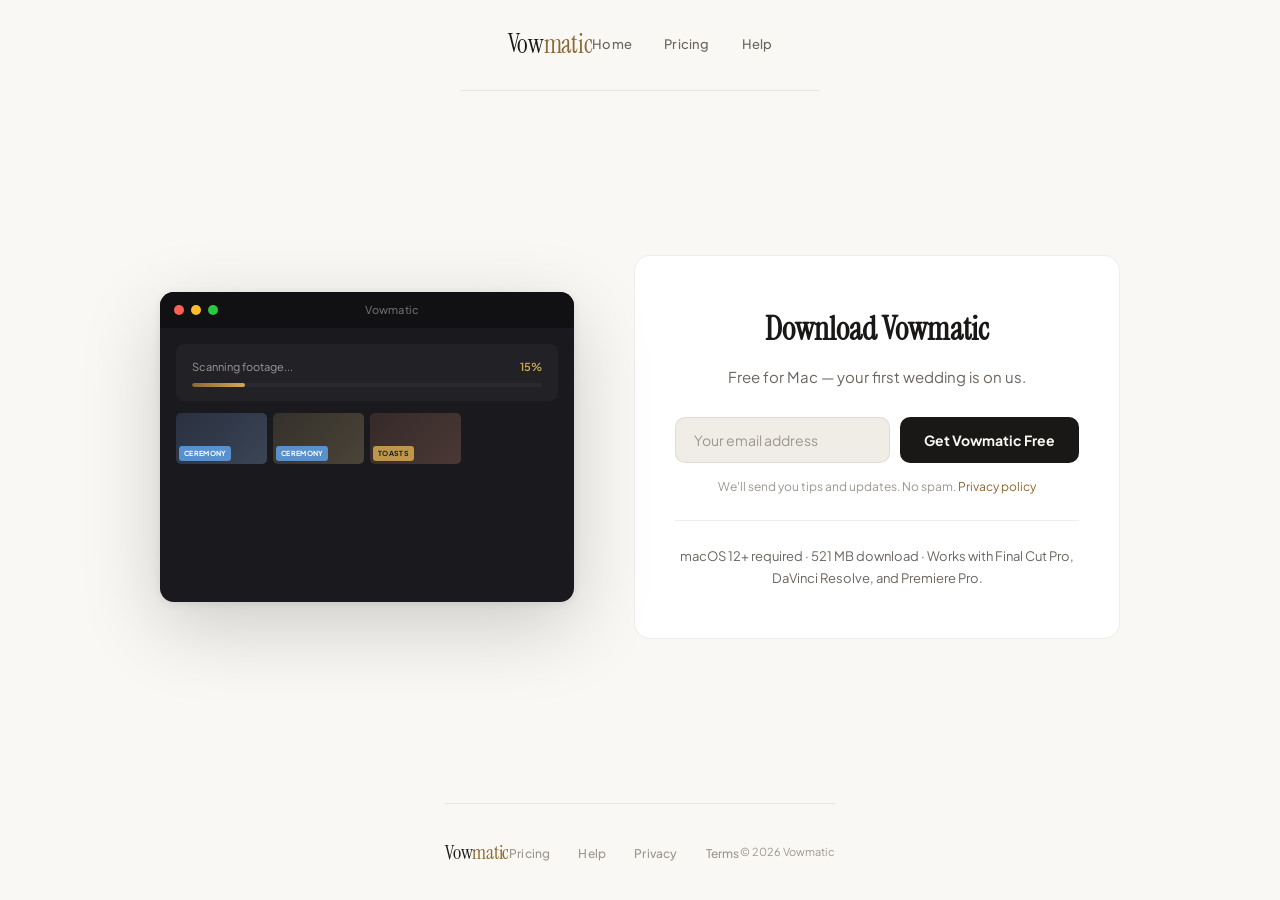
==== download.html @ ef2b1e98 "attempted fix of download nav" ====
<!DOCTYPE html>
<html lang="en">
<head>
<meta charset="UTF-8">
<meta name="viewport" content="width=device-width, initial-scale=1.0">
<title>Download Vowmatic — Free for Mac</title>
<meta name="description" content="Download Vowmatic for Mac. AI-powered wedding video editing — sorts clips, syncs cameras, builds multicam edits.">
<link href="https://fonts.googleapis.com/css2?family=Plus+Jakarta+Sans:ital,wght@0,300;0,400;0,500;0,600;0,700;1,400&family=Instrument+Serif:ital@0;1&display=swap" rel="stylesheet">
<link rel="stylesheet" href="/shared.css">
<script async src="https://www.googletagmanager.com/gtag/js?id=G-0NYCHRR4FP"></script>
<script>window.dataLayer=window.dataLayer||[];function gtag(){dataLayer.push(arguments)}gtag('js',new Date());gtag('config','G-0NYCHRR4FP');</script>
<script>!function(f,b,e,v,n,t,s){if(f.fbq)return;n=f.fbq=function(){n.callMethod?n.callMethod.apply(n,arguments):n.queue.push(arguments)};if(!f._fbq)f._fbq=n;n.push=n;n.loaded=!0;n.version='2.0';n.queue=[];t=b.createElement(e);t.async=!0;t.src=v;s=b.getElementsByTagName(e)[0];s.parentNode.insertBefore(t,s)}(window,document,'script','https://connect.facebook.net/en_US/fbevents.js');fbq('init','1876465583027822');fbq('track','PageView');</script>
<noscript><img height="1" width="1" style="display:none" src="https://www.facebook.com/tr?id=1876465583027822&ev=PageView&noscript=1"/></noscript>
<style>
/* ═══ NAV & FOOTER (must be here since shared.css may not include these) ═══ */
nav {
  padding: 24px 48px;
  display: flex;
  align-items: center;
  justify-content: space-between;
  border-bottom: 1px solid var(--border);
}
.logo {
  font-family: 'Instrument Serif', serif;
  font-size: 26px;
  color: var(--text, #1A1816);
  text-decoration: none;
  letter-spacing: -0.3px;
}
.logo span { color: var(--accent, #8B6834); }
.nav-right { display: flex; align-items: center; gap: 32px; }
.nav-link {
  color: var(--text-dim, #6B6560);
  text-decoration: none;
  font-size: 13px;
  font-weight: 500;
  letter-spacing: 0.2px;
  transition: color 0.25s;
}
.nav-link:hover { color: var(--text, #1A1816); }

footer {
  padding: 32px 0;
  border-top: 1px solid var(--border);
  display: flex;
  justify-content: space-between;
  align-items: center;
}
footer .logo { font-size: 20px; }
.footer-links { display: flex; gap: 28px; list-style: none; padding: 0; margin: 0; }
.footer-links a {
  color: var(--text-muted, #9C9690);
  text-decoration: none;
  font-size: 12px;
  font-weight: 500;
  letter-spacing: 0.2px;
  transition: color 0.25s;
}
.footer-links a:hover { color: var(--text-dim, #6B6560); }
.footer-copy { color: var(--text-muted, #9C9690); font-size: 11px; }

/* ═══ PAGE LAYOUT ═══ */
body { min-height: 100vh; display: flex; flex-direction: column; }
.dl-main { flex: 1; display: flex; align-items: center; justify-content: center; padding: 40px 28px; }
.dl-layout { display: grid; grid-template-columns: 1fr 1fr; gap: 60px; max-width: 960px; width: 100%; align-items: center; }

/* ═══ DOWNLOAD CARD ═══ */
.dl-card { background: var(--surface); border: 1px solid var(--border); border-radius: 16px; padding: 48px 40px; text-align: center; }
.dl-card h1 { font-family: 'Instrument Serif', serif; font-size: 32px; margin-bottom: 10px; color: var(--ink, #1A1816); }
.dl-card .subtitle { color: var(--text-dim, #6B6560); font-size: 15px; margin-bottom: 28px; }
.form-group { display: flex; gap: 10px; margin-bottom: 14px; }
.form-group input {
  flex: 1; background: var(--surface-2, #F3EFE8); border: 1px solid var(--border);
  border-radius: 10px; padding: 13px 18px; color: var(--text, #1A1816); font-size: 14px;
  font-family: 'Plus Jakarta Sans', sans-serif; outline: none; transition: border-color 0.2s;
}
.form-group input:focus { border-color: var(--accent, #8B6834); }
.form-group input::placeholder { color: var(--text-muted, #9C9690); }
.btn-download {
  background: var(--ink, #1A1816); color: var(--bg, #FAF8F4); border: none;
  padding: 13px 24px; border-radius: 10px; font-weight: 700; font-size: 14px;
  cursor: pointer; transition: all 0.3s; font-family: 'Plus Jakarta Sans', sans-serif; white-space: nowrap;
}
.btn-download:hover { box-shadow: 0 8px 24px rgba(0,0,0,0.12); transform: translateY(-1px); }
.btn-download:disabled { opacity: 0.5; cursor: default; transform: none; box-shadow: none; }
.fine-print { color: var(--text-muted, #9C9690); font-size: 12px; margin-top: 6px; }
.fine-print a { color: var(--accent, #8B6834); text-decoration: none; }
.features-note { color: var(--text-dim, #6B6560); font-size: 13px; margin-top: 24px; padding-top: 24px; border-top: 1px solid var(--border); line-height: 1.7; }
.download-success { display: none; }
.download-success h2 { font-family: 'Instrument Serif', serif; font-size: 26px; margin-bottom: 8px; color: var(--ink, #1A1816); }
.download-success p { color: var(--text-dim, #6B6560); font-size: 14px; margin-bottom: 16px; }
.download-success .steps { text-align: left; background: var(--surface-2, #F3EFE8); border-radius: 10px; padding: 20px 24px; margin: 20px 0; font-size: 14px; line-height: 2.1; color: var(--text-dim, #6B6560); }
.download-success .steps strong { color: var(--text, #1A1816); }
.download-success .steps .num { color: var(--accent, #8B6834); font-weight: 700; }
.download-direct { display: inline-block; color: var(--accent, #8B6834); font-size: 13px; text-decoration: none; margin-top: 10px; }
.download-direct:hover { text-decoration: underline; }

/* ═══ APP MOCKUP ═══ */
.app-mockup {
  background: #1A1A1E; border-radius: 14px; overflow: hidden;
  box-shadow: 0 24px 80px rgba(0,0,0,0.18), 0 2px 8px rgba(0,0,0,0.08);
  position: relative; aspect-ratio: 4/3;
}
.app-titlebar { height: 36px; background: #111113; display: flex; align-items: center; padding: 0 14px; gap: 7px; }
.app-dot { width: 10px; height: 10px; border-radius: 50%; }
.app-dot.r { background: #FF5F57; }
.app-dot.y { background: #FEBC2E; }
.app-dot.g { background: #28C840; }
.app-titlebar-text { flex: 1; text-align: center; color: #6B6966; font-size: 11px; font-weight: 500; letter-spacing: 0.3px; }
.app-body { padding: 16px; height: calc(100% - 36px); position: relative; overflow: hidden; }

.mock-progress { background: #222226; border-radius: 8px; padding: 14px 16px; margin-bottom: 12px; }
.mock-progress-label { display: flex; justify-content: space-between; margin-bottom: 8px; }
.mock-progress-label span { font-size: 11px; color: #9B9896; font-family: 'Plus Jakarta Sans', sans-serif; }
.mock-progress-label strong { font-size: 11px; color: #D4A853; font-weight: 600; font-family: 'Plus Jakarta Sans', sans-serif; }
.mock-bar-track { height: 4px; background: #2A292E; border-radius: 2px; overflow: hidden; }
.mock-bar-fill { height: 100%; background: linear-gradient(90deg, #8B6834, #D4A853); border-radius: 2px; width: 0%; transition: width 0.6s cubic-bezier(0.16, 1, 0.3, 1); }

.mock-clips { display: grid; grid-template-columns: repeat(4, 1fr); gap: 6px; }
.mock-clip {
  aspect-ratio: 16/9; border-radius: 5px; position: relative; overflow: hidden;
  opacity: 0; transform: scale(0.92); transition: all 0.4s cubic-bezier(0.16, 1, 0.3, 1);
}
.mock-clip.visible { opacity: 1; transform: scale(1); }
.mock-clip-tag {
  position: absolute; bottom: 3px; left: 3px; font-size: 7px; font-weight: 700;
  padding: 2px 5px; border-radius: 3px; font-family: 'Plus Jakarta Sans', sans-serif;
  letter-spacing: 0.3px; text-transform: uppercase;
}
.mock-clip-fav { position: absolute; top: 3px; right: 3px; font-size: 8px; opacity: 0; transition: opacity 0.3s; }
.mock-clip.fav .mock-clip-fav { opacity: 1; }

.tag-ceremony { background: rgba(94,160,230,0.85); color: #fff; }
.tag-toasts { background: rgba(212,168,83,0.85); color: #1a1a1e; }
.tag-portraits { background: rgba(180,120,200,0.85); color: #fff; }
.tag-ready { background: rgba(92,184,92,0.75); color: #fff; }
.tag-dance { background: rgba(230,120,140,0.85); color: #fff; }
.tag-details { background: rgba(160,160,160,0.7); color: #fff; }

.clip-bg-1 { background: linear-gradient(135deg, #2a3040 0%, #3a4555 100%); }
.clip-bg-2 { background: linear-gradient(135deg, #352a28 0%, #4a3835 100%); }
.clip-bg-3 { background: linear-gradient(135deg, #28352a 0%, #3a4a3d 100%); }
.clip-bg-4 { background: linear-gradient(135deg, #35302a 0%, #4a4438 100%); }
.clip-bg-5 { background: linear-gradient(135deg, #2a2835 0%, #3d384a 100%); }
.clip-bg-6 { background: linear-gradient(135deg, #30352a 0%, #444a38 100%); }

/* ═══ RESPONSIVE ═══ */
@media (max-width: 768px) {
  .dl-layout { grid-template-columns: 1fr; gap: 32px; }
  .dl-card { padding: 32px 24px; }
  .form-group { flex-direction: column; }
  .app-mockup { max-width: 480px; margin: 0 auto; }
  footer { flex-direction: column; gap: 16px; text-align: center; }
  .nav-right { gap: 16px; }
}
@media (max-width: 480px) {
  .mock-clips { grid-template-columns: repeat(3, 1fr); }
}
</style>
</head>
<body>
<div class="container" style="max-width:1100px;">
  <nav>
    <a href="/" class="logo">Vow<span>matic</span></a>
    <div class="nav-right">
      <a href="/" class="nav-link">Home</a>
      <a href="/pricing.html" class="nav-link">Pricing</a>
      <a href="/help.html" class="nav-link">Help</a>
    </div>
  </nav>
</div>

<div class="dl-main">
  <div class="dl-layout">
    <!-- LEFT: APP MOCKUP ANIMATION -->
    <div class="app-mockup" id="appMockup">
      <div class="app-titlebar">
        <div class="app-dot r"></div>
        <div class="app-dot y"></div>
        <div class="app-dot g"></div>
        <span class="app-titlebar-text">Vowmatic</span>
      </div>
      <div class="app-body">
        <div class="mock-progress">
          <div class="mock-progress-label">
            <span id="progressPhase">Analyzing clips...</span>
            <strong id="progressPct">0%</strong>
          </div>
          <div class="mock-bar-track">
            <div class="mock-bar-fill" id="progressBar"></div>
          </div>
        </div>
        <div class="mock-clips" id="clipGrid"></div>
      </div>
    </div>

    <!-- RIGHT: DOWNLOAD FORM -->
    <div class="dl-card">
      <div id="formState">
        <h1>Download Vowmatic</h1>
        <p class="subtitle">Free for Mac — your first wedding is on us.</p>
        <div class="form-group">
          <input type="email" id="downloadEmail" placeholder="Your email address" required>
          <button class="btn-download" id="downloadBtn" onclick="startDownload()">Get Vowmatic Free</button>
        </div>
        <p class="fine-print">We'll send you tips and updates. No spam. <a href="/privacy.html">Privacy policy</a></p>
        <div class="features-note">macOS 12+ required &middot; 521 MB download &middot; Works with Final Cut Pro, DaVinci Resolve, and Premiere Pro.</div>
      </div>
      <div id="successState" class="download-success">
        <h2>Your download is starting</h2>
        <p>Check your Downloads folder for <strong>Vowmatic.dmg</strong></p>
        <div class="steps">
          <span class="num">1.</span> Open <strong>Vowmatic.dmg</strong><br>
          <span class="num">2.</span> Drag <strong>Vowmatic</strong> to <strong>Applications</strong><br>
          <span class="num">3.</span> Double-click to launch — first wedding is free<br>
        </div>
        <a href="https://pub-129fc5271e5a487c8ea84fe8679d385a.r2.dev/Vowmatic.dmg" class="download-direct">Download didn't start? Click here.</a>
      </div>
    </div>
  </div>
</div>

<div class="container" style="max-width:1100px;">
  <footer>
    <a href="/" class="logo">Vow<span>matic</span></a>
    <ul class="footer-links">
      <li><a href="/pricing.html">Pricing</a></li>
      <li><a href="/help.html">Help</a></li>
      <li><a href="/privacy.html">Privacy</a></li>
      <li><a href="/terms.html">Terms</a></li>
    </ul>
    <span class="footer-copy">&copy; 2026 Vowmatic</span>
  </footer>
</div>

<script>
function startDownload(){var email=document.getElementById('downloadEmail').value.trim();if(!email||!email.includes('@')){document.getElementById('downloadEmail').focus();document.getElementById('downloadEmail').style.borderColor='#c0392b';return;}var btn=document.getElementById('downloadBtn');btn.disabled=true;btn.textContent='Starting...';fetch("https://docs.google.com/forms/d/e/1FAIpQLSfdpDnuOl7nb9ROteJDNr4ZRRWCIoiVV8qSkPMXqqblevjT5Q/formResponse",{method:"POST",mode:"no-cors",headers:{"Content-Type":"application/x-www-form-urlencoded"},body:"entry.1351082672="+encodeURIComponent(email)});if(typeof gtag!=='undefined')gtag('event','download',{event_category:'engagement',event_label:'vowmatic_dmg',value:1});if(typeof fbq!=='undefined')fbq('track','Download');document.getElementById('formState').style.display='none';document.getElementById('successState').style.display='block';setTimeout(function(){window.location.href='https://pub-129fc5271e5a487c8ea84fe8679d385a.r2.dev/Vowmatic.dmg';},500);}
document.getElementById('downloadEmail').addEventListener('keypress',function(e){if(e.key==='Enter')startDownload();});

// ═══ APP MOCKUP ANIMATION ═══
var clipData = [
  { event: 'ceremony', tag: 'Ceremony', cls: 'tag-ceremony', bg: 1, fav: true },
  { event: 'ceremony', tag: 'Ceremony', cls: 'tag-ceremony', bg: 4, fav: false },
  { event: 'toasts', tag: 'Toasts', cls: 'tag-toasts', bg: 2, fav: true },
  { event: 'portraits', tag: 'Portraits', cls: 'tag-portraits', bg: 3, fav: false },
  { event: 'ready', tag: 'Getting Ready', cls: 'tag-ready', bg: 5, fav: false },
  { event: 'ceremony', tag: 'Ceremony', cls: 'tag-ceremony', bg: 6, fav: false },
  { event: 'dance', tag: 'First Dance', cls: 'tag-dance', bg: 2, fav: true },
  { event: 'details', tag: 'Details', cls: 'tag-details', bg: 3, fav: false },
  { event: 'toasts', tag: 'Toasts', cls: 'tag-toasts', bg: 1, fav: false },
  { event: 'portraits', tag: 'Portraits', cls: 'tag-portraits', bg: 5, fav: true },
  { event: 'ready', tag: 'Getting Ready', cls: 'tag-ready', bg: 4, fav: false },
  { event: 'ceremony', tag: 'Ceremony', cls: 'tag-ceremony', bg: 6, fav: false }
];

var phases = [
  { label: 'Scanning footage...', pct: 15 },
  { label: 'Classifying clips...', pct: 40 },
  { label: 'Rating quality...', pct: 65 },
  { label: 'Building multicam...', pct: 85 },
  { label: 'Complete', pct: 100 }
];

function runMockup() {
  var grid = document.getElementById('clipGrid');
  var bar = document.getElementById('progressBar');
  var pctEl = document.getElementById('progressPct');
  var phaseEl = document.getElementById('progressPhase');

  grid.innerHTML = '';
  clipData.forEach(function(c) {
    var div = document.createElement('div');
    div.className = 'mock-clip clip-bg-' + c.bg;
    div.innerHTML = '<span class="mock-clip-tag ' + c.cls + '">' + c.tag + '</span><span class="mock-clip-fav">\u2B50</span>';
    grid.appendChild(div);
  });

  var clips = grid.querySelectorAll('.mock-clip');
  bar.style.width = '0%';
  pctEl.textContent = '0%';
  phaseEl.textContent = phases[0].label;
  clips.forEach(function(c) { c.classList.remove('visible', 'fav'); });

  var step = 0;
  var clipBatch = Math.ceil(clips.length / phases.length);

  function nextPhase() {
    if (step >= phases.length) {
      setTimeout(function() {
        clipData.forEach(function(c, i) { if (c.fav) clips[i].classList.add('fav'); });
      }, 400);
      setTimeout(function() {
        clips.forEach(function(c) { c.classList.remove('visible', 'fav'); });
        bar.style.transition = 'none';
        bar.style.width = '0%';
        setTimeout(function() { bar.style.transition = ''; step = 0; nextPhase(); }, 300);
      }, 4000);
      return;
    }

    var phase = phases[step];
    phaseEl.textContent = phase.label;
    bar.style.width = phase.pct + '%';
    pctEl.textContent = phase.pct + '%';

    var start = step * clipBatch;
    var end = Math.min(start + clipBatch, clips.length);
    for (var i = start; i < end; i++) {
      (function(idx, offset) {
        setTimeout(function() { clips[idx].classList.add('visible'); }, offset * 120);
      })(i, i - start);
    }

    step++;
    setTimeout(nextPhase, 1800);
  }

  setTimeout(nextPhase, 600);
}

runMockup();
</script>
</body>
</html>
---- shared.css ----
/* Vowmatic shared theme — warm light */
:root {
  --bg: #FAF8F4;
  --bg-warm: #F3EFE8;
  --surface: #FFFFFF;
  --surface-tint: #F7F4EE;
  --surface-2: #F0EDE6;
  --border: rgba(0,0,0,0.07);
  --border-hover: rgba(0,0,0,0.14);
  --text: #1A1816;
  --text-body: #3D3A36;
  --text-dim: #6B6560;
  --text-muted: #9C9690;
  --accent: #8B6834;
  --accent-light: #B8924E;
  --accent-bg: rgba(139, 104, 52, 0.06);
  --accent-border: rgba(139, 104, 52, 0.15);
  --accent-glow: rgba(139, 104, 52, 0.08);
  --ink: #1A1816;
  --green: #3D8B3D;
  --green-bg: rgba(61, 139, 61, 0.06);
  --green-border: rgba(61, 139, 61, 0.15);
}

* { margin: 0; padding: 0; box-sizing: border-box; }

body {
  background: var(--bg);
  color: var(--text);
  font-family: 'Plus Jakarta Sans', -apple-system, sans-serif;
  line-height: 1.6;
  overflow-x: hidden;
  -webkit-font-smoothing: antialiased;
}

::selection { background: var(--accent); color: #fff; }

/* ═══ LAYOUT ═══ */
.container { max-width: 1100px; margin: 0 auto; padding: 0 28px; }
.container-narrow { max-width: 740px; margin: 0 auto; padding: 0 28px; }
.container-tight { max-width: 540px; margin: 0 auto; padding: 0 28px; }

/* ═══ NAV ═══ */
nav {
  padding: 24px 0;
  display: flex;
  align-items: center;
  justify-content: space-between;
  border-bottom: 1px solid var(--border);
}
.logo {
  font-family: 'Instrument Serif', serif;
  font-size: 26px;
  color: var(--text);
  text-decoration: none;
  letter-spacing: -0.3px;
}
.logo span { color: var(--accent); }
.nav-right { display: flex; align-items: center; gap: 32px; }
.nav-link {
  color: var(--text-dim);
  text-decoration: none;
  font-size: 13px;
  font-weight: 500;
  letter-spacing: 0.2px;
  transition: color 0.25s;
}
.nav-link:hover { color: var(--text); }
.nav-cta {
  background: var(--ink);
  color: var(--bg);
  padding: 9px 22px;
  border-radius: 6px;
  text-decoration: none;
  font-weight: 600;
  font-size: 13px;
  letter-spacing: 0.2px;
  transition: all 0.3s;
}
.nav-cta:hover { opacity: 0.85; }

/* ═══ BUTTONS ═══ */
.btn-primary {
  display: inline-flex;
  align-items: center;
  gap: 10px;
  background: var(--ink);
  color: var(--bg);
  padding: 14px 28px;
  border-radius: 8px;
  text-decoration: none;
  font-size: 14px;
  font-weight: 700;
  letter-spacing: 0.2px;
  transition: all 0.3s;
  border: none;
  cursor: pointer;
  font-family: 'Plus Jakarta Sans', sans-serif;
}
.btn-primary:hover {
  transform: translateY(-1px);
  box-shadow: 0 8px 24px rgba(0,0,0,0.12);
}
.btn-secondary {
  display: inline-flex;
  align-items: center;
  gap: 10px;
  background: var(--surface);
  color: var(--text);
  padding: 14px 28px;
  border-radius: 8px;
  text-decoration: none;
  font-size: 14px;
  font-weight: 600;
  border: 1px solid var(--border);
  transition: all 0.3s;
  cursor: pointer;
  font-family: 'Plus Jakarta Sans', sans-serif;
}
.btn-secondary:hover {
  border-color: var(--border-hover);
  box-shadow: 0 2px 8px rgba(0,0,0,0.04);
}
.btn-accent {
  display: inline-flex;
  align-items: center;
  gap: 10px;
  background: var(--accent);
  color: #fff;
  padding: 14px 28px;
  border-radius: 8px;
  text-decoration: none;
  font-size: 14px;
  font-weight: 700;
  border: none;
  transition: all 0.3s;
  cursor: pointer;
  font-family: 'Plus Jakarta Sans', sans-serif;
}
.btn-accent:hover {
  transform: translateY(-1px);
  box-shadow: 0 8px 24px rgba(139, 104, 52, 0.2);
}

/* ═══ TYPOGRAPHY ═══ */
.page-header {
  text-align: center;
  padding: 60px 0 48px;
}
.page-header h1 {
  font-family: 'Instrument Serif', serif;
  font-size: clamp(36px, 5vw, 48px);
  letter-spacing: -0.5px;
  margin-bottom: 12px;
  color: var(--ink);
}
.page-header p {
  color: var(--text-dim);
  font-size: 16px;
  max-width: 520px;
  margin: 0 auto;
  line-height: 1.7;
}

.section-label {
  display: inline-flex;
  align-items: center;
  gap: 8px;
  color: var(--accent);
  font-size: 11px;
  font-weight: 700;
  letter-spacing: 2px;
  text-transform: uppercase;
  margin-bottom: 16px;
}
.section-label::before {
  content: '';
  width: 16px;
  height: 1.5px;
  background: var(--accent);
}

.section-divider { height: 1px; background: var(--border); }

/* ═══ FOOTER ═══ */
footer {
  padding: 32px 0;
  border-top: 1px solid var(--border);
  display: flex;
  justify-content: space-between;
  align-items: center;
}
footer .logo { font-size: 20px; }
.footer-links { display: flex; gap: 28px; list-style: none; }
.footer-links a {
  color: var(--text-muted);
  text-decoration: none;
  font-size: 12px;
  font-weight: 500;
  letter-spacing: 0.2px;
  transition: color 0.25s;
}
.footer-links a:hover { color: var(--text-dim); }
.footer-copy { color: var(--text-muted); font-size: 11px; }

/* ═══ CONTENT PAGES (legal, help) ═══ */
.content-page h2 {
  font-size: 17px;
  font-weight: 650;
  margin-top: 36px;
  margin-bottom: 10px;
  color: var(--accent);
}
.content-page h3 {
  font-size: 15px;
  font-weight: 600;
  margin-top: 20px;
  margin-bottom: 6px;
  color: var(--ink);
}
.content-page p {
  color: var(--text-dim);
  font-size: 14px;
  line-height: 1.75;
  margin-bottom: 14px;
}
.content-page a { color: var(--accent); }
.content-page strong { color: var(--text); }
.content-page ul, .content-page ol {
  color: var(--text-dim);
  font-size: 14px;
  line-height: 1.75;
  margin-bottom: 14px;
  padding-left: 24px;
}
.content-page li { margin-bottom: 4px; }
.content-page code {
  background: var(--surface-2);
  padding: 2px 8px;
  border-radius: 4px;
  font-size: 13px;
  color: var(--accent);
}

.highlight-box {
  background: var(--surface);
  border: 1px solid var(--border);
  border-radius: 12px;
  padding: 20px 24px;
  margin: 24px 0;
}
.highlight-box p { margin-bottom: 6px; }
.highlight-box p:last-child { margin-bottom: 0; }

.last-updated {
  color: var(--text-muted);
  font-size: 13px;
  margin-bottom: 40px;
}

/* ═══ ANIMATIONS ═══ */
.fade-up {
  opacity: 0;
  transform: translateY(24px);
  transition: opacity 0.7s cubic-bezier(0.16, 1, 0.3, 1), transform 0.7s cubic-bezier(0.16, 1, 0.3, 1);
}
.fade-up.visible { opacity: 1; transform: translateY(0); }

/* ═══ RESPONSIVE ═══ */
@media (max-width: 768px) {
  footer { flex-direction: column; gap: 16px; text-align: center; }
  .nav-right { gap: 16px; }
  .nav-link.hide-mobile { display: none; }
}
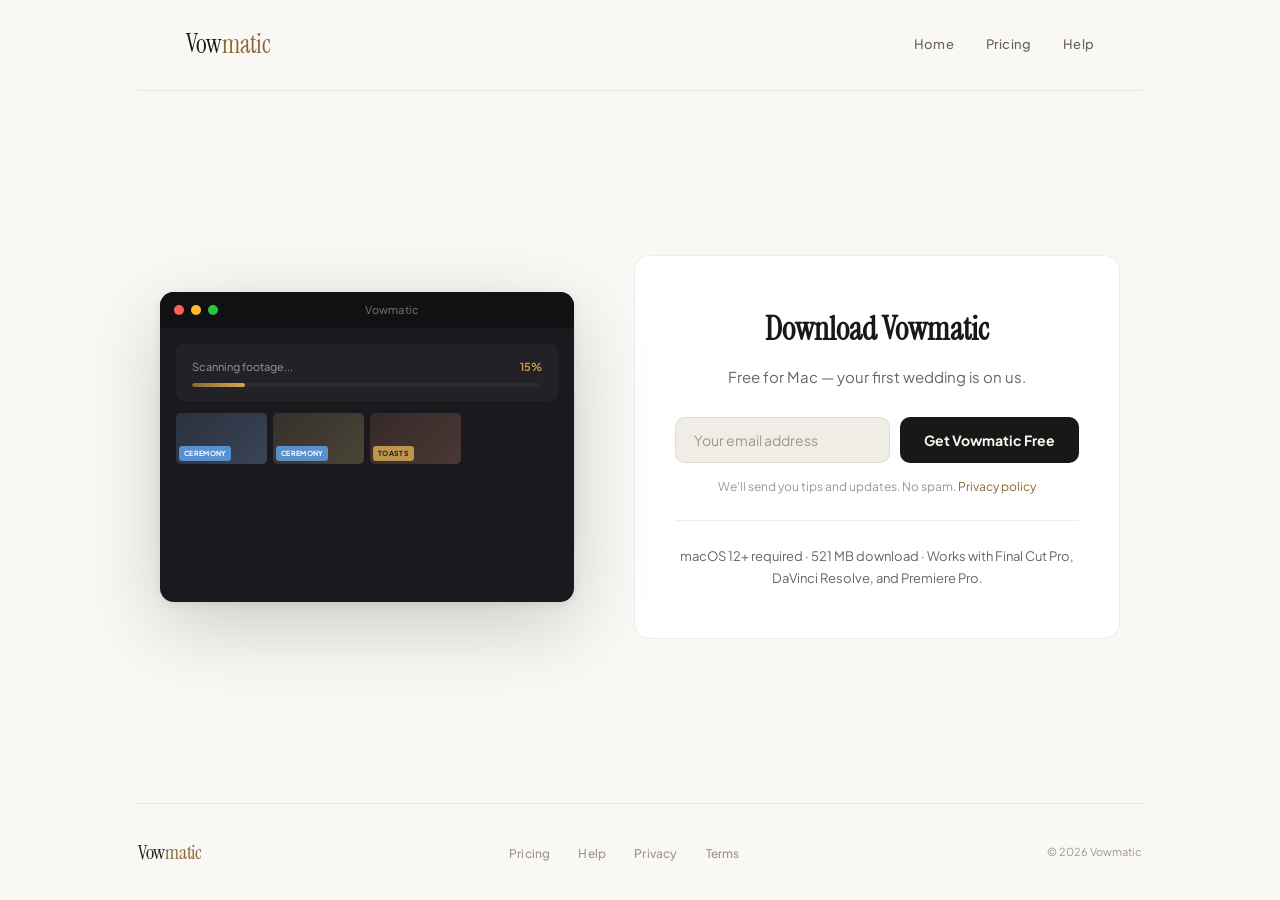
==== commit 10079dab: "attempted fix of download nav 2" ====
--- a/download.html
+++ b/download.html
@@ -159,7 +159,7 @@
 </style>
 </head>
 <body>
-<div class="container" style="max-width:1100px;">
+<div class="container" style="max-width:1100px;width:100%;margin:0 auto;padding:0 48px;">
   <nav>
     <a href="/" class="logo">Vow<span>matic</span></a>
     <div class="nav-right">
@@ -220,7 +220,7 @@
   </div>
 </div>
 
-<div class="container" style="max-width:1100px;">
+<div class="container" style="max-width:1100px;width:100%;margin:0 auto;padding:0 48px;">
   <footer>
     <a href="/" class="logo">Vow<span>matic</span></a>
     <ul class="footer-links">
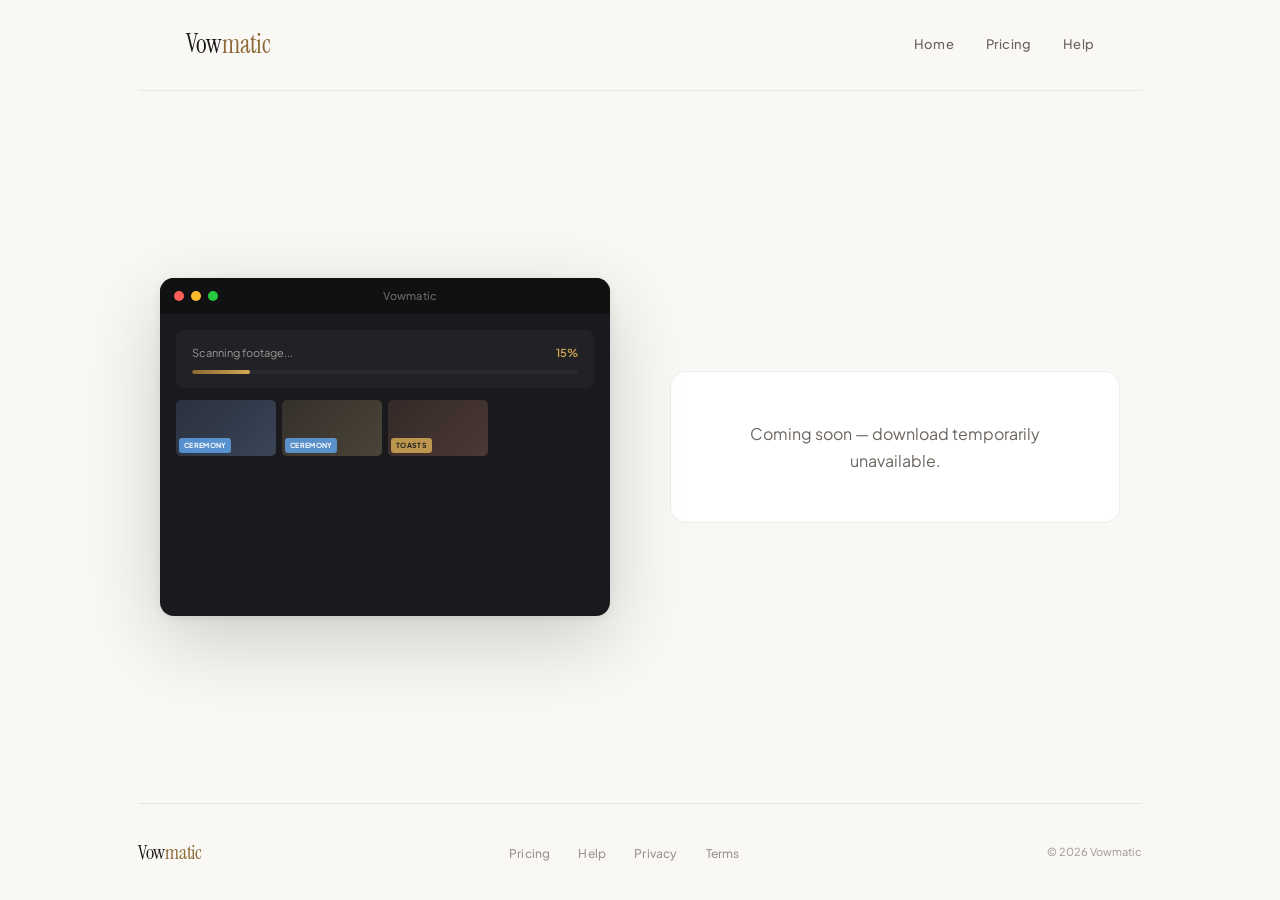
==== commit 3ea8292b: "Take download offline: replace CTA + email gate with coming-soon placeholder Unverified build curren" ====
--- a/download.html
+++ b/download.html
@@ -194,7 +194,9 @@
       </div>
     </div>
 
-    <!-- RIGHT: DOWNLOAD FORM -->
+    <!-- TEMP DOWNLOAD DISABLED 2026-05-27 — unverified build live; restore the block below once the build passes T039. -->
+    <!--
+    RIGHT: DOWNLOAD FORM
     <div class="dl-card">
       <div id="formState">
         <h1>Download Vowmatic</h1>
@@ -204,7 +206,7 @@
           <button class="btn-download" id="downloadBtn" onclick="startDownload()">Get Vowmatic Free</button>
         </div>
         <p class="fine-print">We'll send you tips and updates. No spam. <a href="/privacy.html">Privacy policy</a></p>
-        <div class="features-note">macOS 12+ required &middot; 521 MB download &middot; Works with Final Cut Pro, DaVinci Resolve, and Premiere Pro.</div>
+        <div class="features-note">macOS 12+ required · 521 MB download · Works with Final Cut Pro, DaVinci Resolve, and Premiere Pro.</div>
       </div>
       <div id="successState" class="download-success">
         <h2>Your download is starting</h2>
@@ -217,6 +219,10 @@
         <a href="https://pub-129fc5271e5a487c8ea84fe8679d385a.r2.dev/Vowmatic.dmg" class="download-direct">Download didn't start? Click here.</a>
       </div>
     </div>
+    END TEMP DOWNLOAD DISABLED -->
+    <div class="dl-card" style="text-align:center;padding:48px 40px;">
+      <p style="color:var(--text-dim,#6B6560);font-size:16px;line-height:1.7;">Coming soon — download temporarily unavailable.</p>
+    </div>
   </div>
 </div>
 
@@ -234,8 +240,10 @@
 </div>
 
 <script>
+/* TEMP DOWNLOAD DISABLED 2026-05-27 — restore once build passes T039.
 function startDownload(){var email=document.getElementById('downloadEmail').value.trim();if(!email||!email.includes('@')){document.getElementById('downloadEmail').focus();document.getElementById('downloadEmail').style.borderColor='#c0392b';return;}var btn=document.getElementById('downloadBtn');btn.disabled=true;btn.textContent='Starting...';fetch("https://docs.google.com/forms/d/e/1FAIpQLSfdpDnuOl7nb9ROteJDNr4ZRRWCIoiVV8qSkPMXqqblevjT5Q/formResponse",{method:"POST",mode:"no-cors",headers:{"Content-Type":"application/x-www-form-urlencoded"},body:"entry.1351082672="+encodeURIComponent(email)});if(typeof gtag!=='undefined')gtag('event','download',{event_category:'engagement',event_label:'vowmatic_dmg',value:1});if(typeof fbq!=='undefined')fbq('track','Download');document.getElementById('formState').style.display='none';document.getElementById('successState').style.display='block';setTimeout(function(){window.location.href='https://pub-129fc5271e5a487c8ea84fe8679d385a.r2.dev/Vowmatic.dmg';},500);}
 document.getElementById('downloadEmail').addEventListener('keypress',function(e){if(e.key==='Enter')startDownload();});
+END TEMP DOWNLOAD DISABLED */
 
 // ═══ APP MOCKUP ANIMATION ═══
 var clipData = [
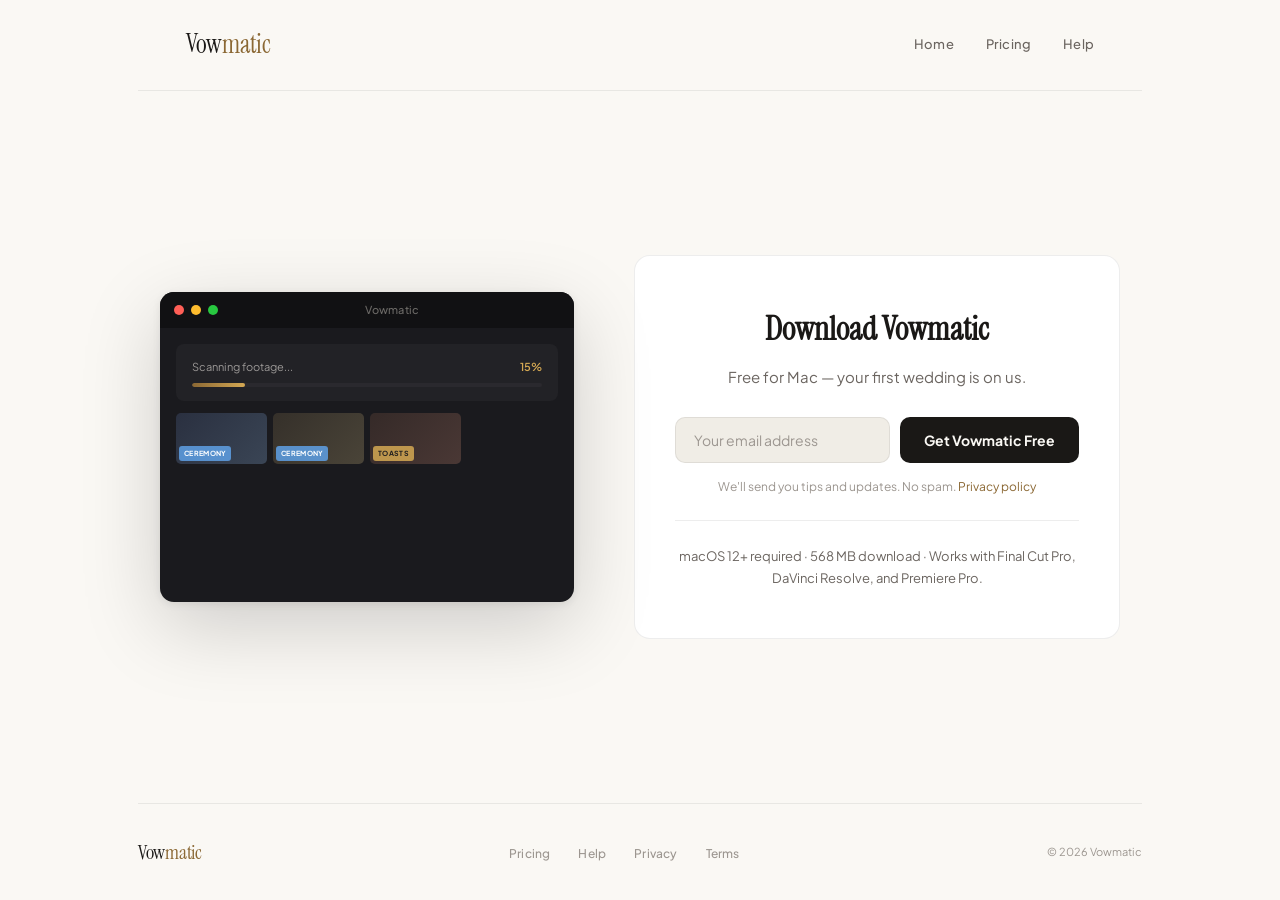
==== commit eb59020d: "Restore downloads: re-enable email-gate download flow (ungate for v1.5 launch) Reverses 3ea8292 'Tak" ====
--- a/download.html
+++ b/download.html
@@ -194,9 +194,7 @@
       </div>
     </div>
 
-    <!-- TEMP DOWNLOAD DISABLED 2026-05-27 — unverified build live; restore the block below once the build passes T039. -->
-    <!--
-    RIGHT: DOWNLOAD FORM
+    <!-- RIGHT: DOWNLOAD FORM (email gate → R2 download) -->
     <div class="dl-card">
       <div id="formState">
         <h1>Download Vowmatic</h1>
@@ -206,7 +204,7 @@
           <button class="btn-download" id="downloadBtn" onclick="startDownload()">Get Vowmatic Free</button>
         </div>
         <p class="fine-print">We'll send you tips and updates. No spam. <a href="/privacy.html">Privacy policy</a></p>
-        <div class="features-note">macOS 12+ required · 521 MB download · Works with Final Cut Pro, DaVinci Resolve, and Premiere Pro.</div>
+        <div class="features-note">macOS 12+ required · 568 MB download · Works with Final Cut Pro, DaVinci Resolve, and Premiere Pro.</div>
       </div>
       <div id="successState" class="download-success">
         <h2>Your download is starting</h2>
@@ -219,10 +217,6 @@
         <a href="https://pub-129fc5271e5a487c8ea84fe8679d385a.r2.dev/Vowmatic.dmg" class="download-direct">Download didn't start? Click here.</a>
       </div>
     </div>
-    END TEMP DOWNLOAD DISABLED -->
-    <div class="dl-card" style="text-align:center;padding:48px 40px;">
-      <p style="color:var(--text-dim,#6B6560);font-size:16px;line-height:1.7;">Coming soon — download temporarily unavailable.</p>
-    </div>
   </div>
 </div>
 
@@ -240,10 +234,9 @@
 </div>
 
 <script>
-/* TEMP DOWNLOAD DISABLED 2026-05-27 — restore once build passes T039.
+// Download form: email capture (Google Form) -> R2 download redirect.
 function startDownload(){var email=document.getElementById('downloadEmail').value.trim();if(!email||!email.includes('@')){document.getElementById('downloadEmail').focus();document.getElementById('downloadEmail').style.borderColor='#c0392b';return;}var btn=document.getElementById('downloadBtn');btn.disabled=true;btn.textContent='Starting...';fetch("https://docs.google.com/forms/d/e/1FAIpQLSfdpDnuOl7nb9ROteJDNr4ZRRWCIoiVV8qSkPMXqqblevjT5Q/formResponse",{method:"POST",mode:"no-cors",headers:{"Content-Type":"application/x-www-form-urlencoded"},body:"entry.1351082672="+encodeURIComponent(email)});if(typeof gtag!=='undefined')gtag('event','download',{event_category:'engagement',event_label:'vowmatic_dmg',value:1});if(typeof fbq!=='undefined')fbq('track','Download');document.getElementById('formState').style.display='none';document.getElementById('successState').style.display='block';setTimeout(function(){window.location.href='https://pub-129fc5271e5a487c8ea84fe8679d385a.r2.dev/Vowmatic.dmg';},500);}
 document.getElementById('downloadEmail').addEventListener('keypress',function(e){if(e.key==='Enter')startDownload();});
-END TEMP DOWNLOAD DISABLED */
 
 // ═══ APP MOCKUP ANIMATION ═══
 var clipData = [
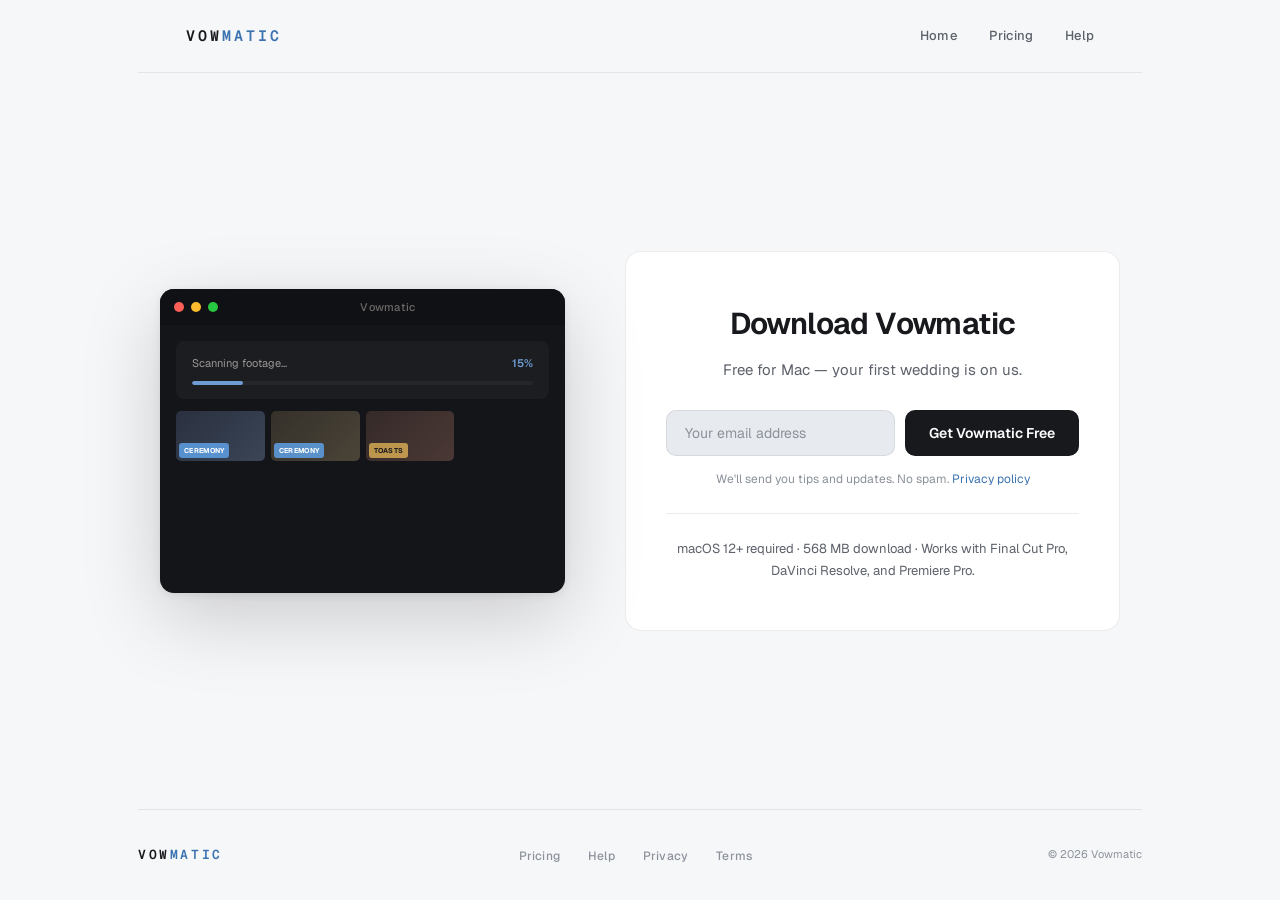
==== commit 20aeb2a5: "design: match site to app "Cutting Room" theme, remove gold/serif AI tell Port ui_theme.py "cutting-" ====
--- a/download.html
+++ b/download.html
@@ -5,7 +5,7 @@
 <meta name="viewport" content="width=device-width, initial-scale=1.0">
 <title>Download Vowmatic — Free for Mac</title>
 <meta name="description" content="Download Vowmatic for Mac. AI-powered wedding video editing — sorts clips, syncs cameras, builds multicam edits.">
-<link href="https://fonts.googleapis.com/css2?family=Plus+Jakarta+Sans:ital,wght@0,300;0,400;0,500;0,600;0,700;1,400&family=Instrument+Serif:ital@0;1&display=swap" rel="stylesheet">
+<link href="https://fonts.googleapis.com/css2?family=Geist:wght@400;500;600;700&family=Geist+Mono:wght@400;500;600&display=swap" rel="stylesheet">
 <link rel="stylesheet" href="/shared.css">
 <script async src="https://www.googletagmanager.com/gtag/js?id=G-0NYCHRR4FP"></script>
 <script>window.dataLayer=window.dataLayer||[];function gtag(){dataLayer.push(arguments)}gtag('js',new Date());gtag('config','G-0NYCHRR4FP');</script>
@@ -21,13 +21,15 @@
   border-bottom: 1px solid var(--border);
 }
 .logo {
-  font-family: 'Instrument Serif', serif;
-  font-size: 26px;
-  color: var(--text, #1A1816);
+  font-family: var(--font-mono);
+  font-size: 15px;
+  font-weight: 600;
+  letter-spacing: 0.2em;
+  text-transform: uppercase;
+  color: var(--text, #17191D);
   text-decoration: none;
-  letter-spacing: -0.3px;
-}
-.logo span { color: var(--accent, #8B6834); }
+}
+.logo span { color: var(--accent, #3B72B0); }
 .nav-right { display: flex; align-items: center; gap: 32px; }
 .nav-link {
   color: var(--text-dim, #6B6560);
@@ -37,7 +39,7 @@
   letter-spacing: 0.2px;
   transition: color 0.25s;
 }
-.nav-link:hover { color: var(--text, #1A1816); }
+.nav-link:hover { color: var(--text, #17191D); }
 
 footer {
   padding: 32px 0;
@@ -46,7 +48,7 @@
   justify-content: space-between;
   align-items: center;
 }
-footer .logo { font-size: 20px; }
+footer .logo { font-size: 13px; }
 .footer-links { display: flex; gap: 28px; list-style: none; padding: 0; margin: 0; }
 .footer-links a {
   color: var(--text-muted, #9C9690);
@@ -66,42 +68,42 @@
 
 /* ═══ DOWNLOAD CARD ═══ */
 .dl-card { background: var(--surface); border: 1px solid var(--border); border-radius: 16px; padding: 48px 40px; text-align: center; }
-.dl-card h1 { font-family: 'Instrument Serif', serif; font-size: 32px; margin-bottom: 10px; color: var(--ink, #1A1816); }
+.dl-card h1 { font-family: var(--font-heading); font-size: 30px; font-weight: 650; letter-spacing: -0.02em; margin-bottom: 10px; color: var(--ink, #17191D); }
 .dl-card .subtitle { color: var(--text-dim, #6B6560); font-size: 15px; margin-bottom: 28px; }
 .form-group { display: flex; gap: 10px; margin-bottom: 14px; }
 .form-group input {
-  flex: 1; background: var(--surface-2, #F3EFE8); border: 1px solid var(--border);
-  border-radius: 10px; padding: 13px 18px; color: var(--text, #1A1816); font-size: 14px;
-  font-family: 'Plus Jakarta Sans', sans-serif; outline: none; transition: border-color 0.2s;
-}
-.form-group input:focus { border-color: var(--accent, #8B6834); }
+  flex: 1; background: var(--surface-2, #E7EAEE); border: 1px solid var(--border);
+  border-radius: 10px; padding: 13px 18px; color: var(--text, #17191D); font-size: 14px;
+  font-family: var(--font-body); outline: none; transition: border-color 0.2s;
+}
+.form-group input:focus { border-color: var(--accent, #3B72B0); }
 .form-group input::placeholder { color: var(--text-muted, #9C9690); }
 .btn-download {
-  background: var(--ink, #1A1816); color: var(--bg, #FAF8F4); border: none;
-  padding: 13px 24px; border-radius: 10px; font-weight: 700; font-size: 14px;
-  cursor: pointer; transition: all 0.3s; font-family: 'Plus Jakarta Sans', sans-serif; white-space: nowrap;
-}
-.btn-download:hover { box-shadow: 0 8px 24px rgba(0,0,0,0.12); transform: translateY(-1px); }
+  background: var(--ink, #17191D); color: #fff; border: none;
+  padding: 13px 24px; border-radius: 10px; font-weight: 600; font-size: 14px;
+  cursor: pointer; transition: all 0.3s; font-family: var(--font-body); white-space: nowrap;
+}
+.btn-download:hover { box-shadow: 0 8px 24px rgba(20,22,26,0.16); transform: translateY(-1px); }
 .btn-download:disabled { opacity: 0.5; cursor: default; transform: none; box-shadow: none; }
 .fine-print { color: var(--text-muted, #9C9690); font-size: 12px; margin-top: 6px; }
-.fine-print a { color: var(--accent, #8B6834); text-decoration: none; }
+.fine-print a { color: var(--accent, #3B72B0); text-decoration: none; }
 .features-note { color: var(--text-dim, #6B6560); font-size: 13px; margin-top: 24px; padding-top: 24px; border-top: 1px solid var(--border); line-height: 1.7; }
 .download-success { display: none; }
-.download-success h2 { font-family: 'Instrument Serif', serif; font-size: 26px; margin-bottom: 8px; color: var(--ink, #1A1816); }
-.download-success p { color: var(--text-dim, #6B6560); font-size: 14px; margin-bottom: 16px; }
-.download-success .steps { text-align: left; background: var(--surface-2, #F3EFE8); border-radius: 10px; padding: 20px 24px; margin: 20px 0; font-size: 14px; line-height: 2.1; color: var(--text-dim, #6B6560); }
-.download-success .steps strong { color: var(--text, #1A1816); }
-.download-success .steps .num { color: var(--accent, #8B6834); font-weight: 700; }
-.download-direct { display: inline-block; color: var(--accent, #8B6834); font-size: 13px; text-decoration: none; margin-top: 10px; }
+.download-success h2 { font-family: var(--font-heading); font-size: 25px; font-weight: 650; letter-spacing: -0.02em; margin-bottom: 8px; color: var(--ink, #17191D); }
+.download-success p { color: var(--text-dim, #5C616A); font-size: 14px; margin-bottom: 16px; }
+.download-success .steps { text-align: left; background: var(--surface-2, #E7EAEE); border-radius: 10px; padding: 20px 24px; margin: 20px 0; font-size: 14px; line-height: 2.1; color: var(--text-dim, #5C616A); }
+.download-success .steps strong { color: var(--text, #17191D); }
+.download-success .steps .num { color: var(--accent, #3B72B0); font-weight: 600; font-family: var(--font-mono); }
+.download-direct { display: inline-block; color: var(--accent, #3B72B0); font-size: 13px; text-decoration: none; margin-top: 10px; }
 .download-direct:hover { text-decoration: underline; }
 
 /* ═══ APP MOCKUP ═══ */
 .app-mockup {
-  background: #1A1A1E; border-radius: 14px; overflow: hidden;
+  background: #141518; border-radius: 14px; overflow: hidden;
   box-shadow: 0 24px 80px rgba(0,0,0,0.18), 0 2px 8px rgba(0,0,0,0.08);
   position: relative; aspect-ratio: 4/3;
 }
-.app-titlebar { height: 36px; background: #111113; display: flex; align-items: center; padding: 0 14px; gap: 7px; }
+.app-titlebar { height: 36px; background: #101114; display: flex; align-items: center; padding: 0 14px; gap: 7px; }
 .app-dot { width: 10px; height: 10px; border-radius: 50%; }
 .app-dot.r { background: #FF5F57; }
 .app-dot.y { background: #FEBC2E; }
@@ -109,12 +111,12 @@
 .app-titlebar-text { flex: 1; text-align: center; color: #6B6966; font-size: 11px; font-weight: 500; letter-spacing: 0.3px; }
 .app-body { padding: 16px; height: calc(100% - 36px); position: relative; overflow: hidden; }
 
-.mock-progress { background: #222226; border-radius: 8px; padding: 14px 16px; margin-bottom: 12px; }
+.mock-progress { background: #1B1D21; border-radius: 8px; padding: 14px 16px; margin-bottom: 12px; }
 .mock-progress-label { display: flex; justify-content: space-between; margin-bottom: 8px; }
-.mock-progress-label span { font-size: 11px; color: #9B9896; font-family: 'Plus Jakarta Sans', sans-serif; }
-.mock-progress-label strong { font-size: 11px; color: #D4A853; font-weight: 600; font-family: 'Plus Jakarta Sans', sans-serif; }
-.mock-bar-track { height: 4px; background: #2A292E; border-radius: 2px; overflow: hidden; }
-.mock-bar-fill { height: 100%; background: linear-gradient(90deg, #8B6834, #D4A853); border-radius: 2px; width: 0%; transition: width 0.6s cubic-bezier(0.16, 1, 0.3, 1); }
+.mock-progress-label span { font-size: 11px; color: #9B9896; font-family: var(--font-body); }
+.mock-progress-label strong { font-size: 11px; color: #6E9BD1; font-weight: 600; font-family: var(--font-body); }
+.mock-bar-track { height: 4px; background: #24262C; border-radius: 2px; overflow: hidden; }
+.mock-bar-fill { height: 100%; background: #6E9BD1; border-radius: 2px; width: 0%; transition: width 0.6s cubic-bezier(0.16, 1, 0.3, 1); }
 
 .mock-clips { display: grid; grid-template-columns: repeat(4, 1fr); gap: 6px; }
 .mock-clip {
@@ -124,7 +126,7 @@
 .mock-clip.visible { opacity: 1; transform: scale(1); }
 .mock-clip-tag {
   position: absolute; bottom: 3px; left: 3px; font-size: 7px; font-weight: 700;
-  padding: 2px 5px; border-radius: 3px; font-family: 'Plus Jakarta Sans', sans-serif;
+  padding: 2px 5px; border-radius: 3px; font-family: var(--font-body);
   letter-spacing: 0.3px; text-transform: uppercase;
 }
 .mock-clip-fav { position: absolute; top: 3px; right: 3px; font-size: 8px; opacity: 0; transition: opacity 0.3s; }
--- a/shared.css
+++ b/shared.css
@@ -1,25 +1,33 @@
-/* Vowmatic shared theme — warm light */
+/* Vowmatic shared theme — Cutting Room (cool-neutral light)
+   Ports the app's ui_theme.py "cutting-room" language to the marketing site:
+   cool graphite ground, Geist / Geist Mono sans-only type, near-monochrome
+   chrome, color reserved for meaning (blue = signal/action, green = safe/done,
+   gold = warnings only → not used decoratively here). No warm gold, no serif. */
 :root {
-  --bg: #FAF8F4;
-  --bg-warm: #F3EFE8;
+  --bg: #F6F7F9;
+  --bg-warm: #EDEFF2;
   --surface: #FFFFFF;
-  --surface-tint: #F7F4EE;
-  --surface-2: #F0EDE6;
-  --border: rgba(0,0,0,0.07);
-  --border-hover: rgba(0,0,0,0.14);
-  --text: #1A1816;
-  --text-body: #3D3A36;
-  --text-dim: #6B6560;
-  --text-muted: #9C9690;
-  --accent: #8B6834;
-  --accent-light: #B8924E;
-  --accent-bg: rgba(139, 104, 52, 0.06);
-  --accent-border: rgba(139, 104, 52, 0.15);
-  --accent-glow: rgba(139, 104, 52, 0.08);
-  --ink: #1A1816;
-  --green: #3D8B3D;
-  --green-bg: rgba(61, 139, 61, 0.06);
-  --green-border: rgba(61, 139, 61, 0.15);
+  --surface-tint: #F1F3F6;
+  --surface-2: #E7EAEE;
+  --border: rgba(20,22,26,0.08);
+  --border-hover: rgba(20,22,26,0.16);
+  --text: #17191D;
+  --text-body: #363A40;
+  --text-dim: #5C616A;
+  --text-muted: #8C929B;
+  --accent: #3B72B0;
+  --accent-hover: #2E5E96;
+  --accent-light: #6E9BD1;
+  --accent-bg: rgba(59, 114, 176, 0.07);
+  --accent-border: rgba(59, 114, 176, 0.20);
+  --accent-glow: rgba(59, 114, 176, 0.08);
+  --ink: #17191D;
+  --green: #3F9068;
+  --green-bg: rgba(63, 144, 104, 0.07);
+  --green-border: rgba(63, 144, 104, 0.18);
+  --font-body: 'Geist', -apple-system, 'Helvetica Neue', sans-serif;
+  --font-heading: 'Geist', -apple-system, 'Helvetica Neue', sans-serif;
+  --font-mono: 'Geist Mono', 'SF Mono', ui-monospace, monospace;
 }
 
 * { margin: 0; padding: 0; box-sizing: border-box; }
@@ -27,7 +35,7 @@
 body {
   background: var(--bg);
   color: var(--text);
-  font-family: 'Plus Jakarta Sans', -apple-system, sans-serif;
+  font-family: var(--font-body);
   line-height: 1.6;
   overflow-x: hidden;
   -webkit-font-smoothing: antialiased;
@@ -49,11 +57,13 @@
   border-bottom: 1px solid var(--border);
 }
 .logo {
-  font-family: 'Instrument Serif', serif;
-  font-size: 26px;
+  font-family: var(--font-mono);
+  font-size: 15px;
+  font-weight: 600;
+  letter-spacing: 0.2em;
+  text-transform: uppercase;
   color: var(--text);
   text-decoration: none;
-  letter-spacing: -0.3px;
 }
 .logo span { color: var(--accent); }
 .nav-right { display: flex; align-items: center; gap: 32px; }
@@ -68,9 +78,9 @@
 .nav-link:hover { color: var(--text); }
 .nav-cta {
   background: var(--ink);
-  color: var(--bg);
+  color: #fff;
   padding: 9px 22px;
-  border-radius: 6px;
+  border-radius: 7px;
   text-decoration: none;
   font-weight: 600;
   font-size: 13px;
@@ -85,21 +95,21 @@
   align-items: center;
   gap: 10px;
   background: var(--ink);
-  color: var(--bg);
+  color: #fff;
   padding: 14px 28px;
   border-radius: 8px;
   text-decoration: none;
   font-size: 14px;
-  font-weight: 700;
+  font-weight: 600;
   letter-spacing: 0.2px;
   transition: all 0.3s;
   border: none;
   cursor: pointer;
-  font-family: 'Plus Jakarta Sans', sans-serif;
+  font-family: var(--font-body);
 }
 .btn-primary:hover {
   transform: translateY(-1px);
-  box-shadow: 0 8px 24px rgba(0,0,0,0.12);
+  box-shadow: 0 8px 24px rgba(20,22,26,0.16);
 }
 .btn-secondary {
   display: inline-flex;
@@ -115,11 +125,11 @@
   border: 1px solid var(--border);
   transition: all 0.3s;
   cursor: pointer;
-  font-family: 'Plus Jakarta Sans', sans-serif;
+  font-family: var(--font-body);
 }
 .btn-secondary:hover {
   border-color: var(--border-hover);
-  box-shadow: 0 2px 8px rgba(0,0,0,0.04);
+  box-shadow: 0 2px 8px rgba(20,22,26,0.05);
 }
 .btn-accent {
   display: inline-flex;
@@ -131,15 +141,16 @@
   border-radius: 8px;
   text-decoration: none;
   font-size: 14px;
-  font-weight: 700;
+  font-weight: 600;
   border: none;
   transition: all 0.3s;
   cursor: pointer;
-  font-family: 'Plus Jakarta Sans', sans-serif;
+  font-family: var(--font-body);
 }
 .btn-accent:hover {
+  background: var(--accent-hover);
   transform: translateY(-1px);
-  box-shadow: 0 8px 24px rgba(139, 104, 52, 0.2);
+  box-shadow: 0 8px 24px rgba(59, 114, 176, 0.24);
 }
 
 /* ═══ TYPOGRAPHY ═══ */
@@ -148,9 +159,10 @@
   padding: 60px 0 48px;
 }
 .page-header h1 {
-  font-family: 'Instrument Serif', serif;
-  font-size: clamp(36px, 5vw, 48px);
-  letter-spacing: -0.5px;
+  font-family: var(--font-heading);
+  font-size: clamp(34px, 5vw, 46px);
+  font-weight: 650;
+  letter-spacing: -0.02em;
   margin-bottom: 12px;
   color: var(--ink);
 }
@@ -167,8 +179,9 @@
   align-items: center;
   gap: 8px;
   color: var(--accent);
+  font-family: var(--font-mono);
   font-size: 11px;
-  font-weight: 700;
+  font-weight: 500;
   letter-spacing: 2px;
   text-transform: uppercase;
   margin-bottom: 16px;
@@ -190,7 +203,7 @@
   justify-content: space-between;
   align-items: center;
 }
-footer .logo { font-size: 20px; }
+footer .logo { font-size: 13px; }
 .footer-links { display: flex; gap: 28px; list-style: none; }
 .footer-links a {
   color: var(--text-muted);
@@ -209,7 +222,7 @@
   font-weight: 650;
   margin-top: 36px;
   margin-bottom: 10px;
-  color: var(--accent);
+  color: var(--ink);
 }
 .content-page h3 {
   font-size: 15px;
@@ -225,6 +238,7 @@
   margin-bottom: 14px;
 }
 .content-page a { color: var(--accent); }
+.content-page a:hover { color: var(--accent-hover); }
 .content-page strong { color: var(--text); }
 .content-page ul, .content-page ol {
   color: var(--text-dim);
@@ -238,6 +252,7 @@
   background: var(--surface-2);
   padding: 2px 8px;
   border-radius: 4px;
+  font-family: var(--font-mono);
   font-size: 13px;
   color: var(--accent);
 }
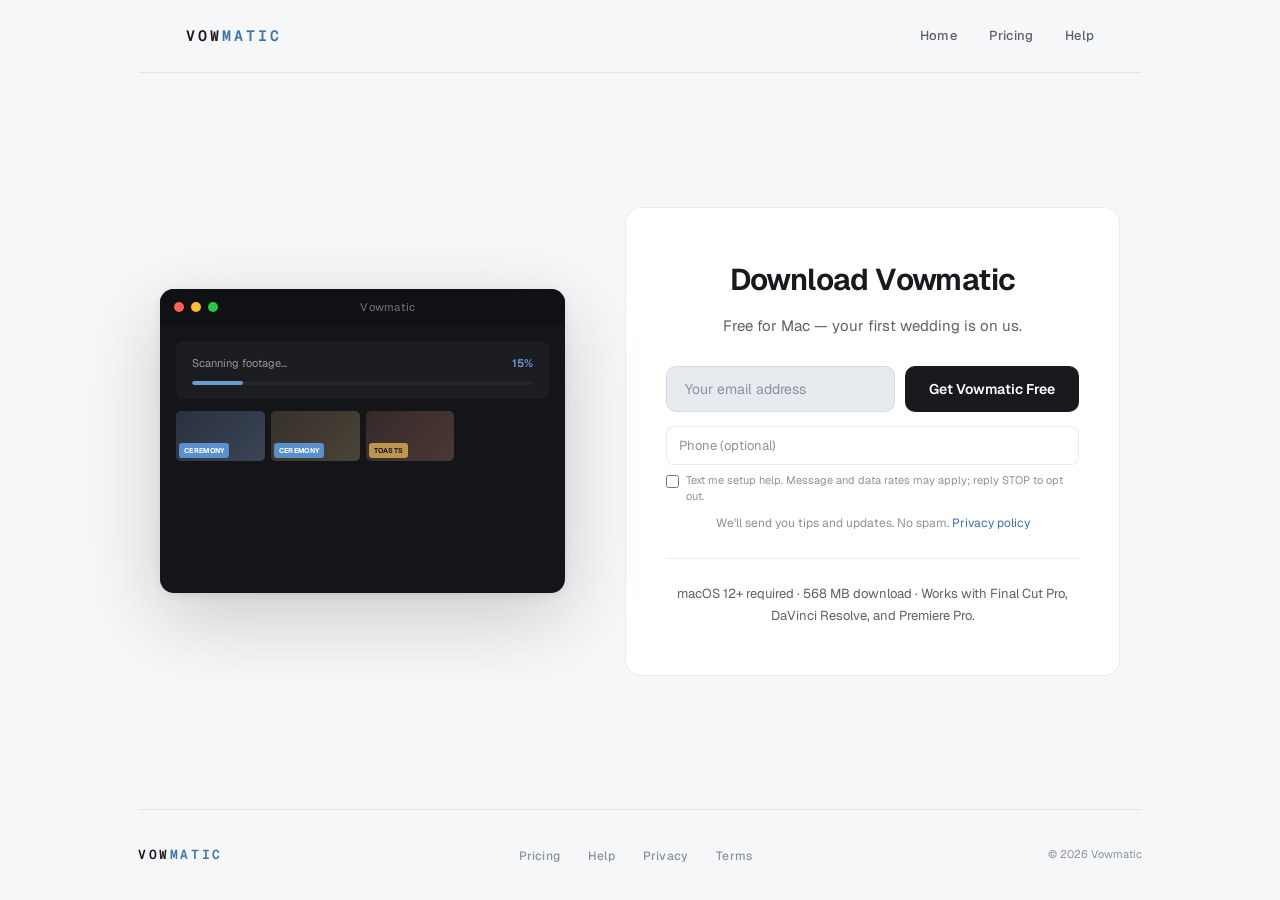
==== commit 14e4305f: "feat: real lead capture on download + homepage, chat widget (BUG-060) download.html posted the captu" ====
--- a/download.html
+++ b/download.html
@@ -87,6 +87,20 @@
 .btn-download:disabled { opacity: 0.5; cursor: default; transform: none; box-shadow: none; }
 .fine-print { color: var(--text-muted, #9C9690); font-size: 12px; margin-top: 6px; }
 .fine-print a { color: var(--accent, #3B72B0); text-decoration: none; }
+/* Optional phone + SMS opt-in. Kept visually lighter than the email row so the
+   primary download CTA does not lose weight (BUG-060). */
+.opt-row { text-align: left; margin-bottom: 10px; }
+.opt-row input[type="tel"] {
+  width: 100%; padding: 10px 12px; font-family: inherit; font-size: 13px;
+  border: 1px solid var(--border); border-radius: 8px; background: var(--surface);
+  color: var(--ink, #17191D);
+}
+.opt-row input[type="tel"]:focus { border-color: var(--accent, #3B72B0); outline: none; }
+.opt-row input[type="tel"]::placeholder { color: var(--text-muted, #9C9690); }
+.consent { display: flex; align-items: flex-start; gap: 7px; margin-top: 8px; cursor: pointer; }
+.consent input { margin-top: 2px; flex-shrink: 0; }
+.consent span { color: var(--text-muted, #9C9690); font-size: 11px; line-height: 1.45; }
+.dl-error { display: none; color: #c0392b; font-size: 12px; margin-top: 8px; }
 .features-note { color: var(--text-dim, #6B6560); font-size: 13px; margin-top: 24px; padding-top: 24px; border-top: 1px solid var(--border); line-height: 1.7; }
 .download-success { display: none; }
 .download-success h2 { font-family: var(--font-heading); font-size: 25px; font-weight: 650; letter-spacing: -0.02em; margin-bottom: 8px; color: var(--ink, #17191D); }
@@ -205,6 +219,14 @@
           <input type="email" id="downloadEmail" placeholder="Your email address" required>
           <button class="btn-download" id="downloadBtn" onclick="startDownload()">Get Vowmatic Free</button>
         </div>
+        <div class="opt-row">
+          <input type="tel" id="downloadPhone" placeholder="Phone (optional)" autocomplete="tel">
+          <label class="consent" for="smsConsent">
+            <input type="checkbox" id="smsConsent">
+            <span>Text me setup help. Message and data rates may apply; reply STOP to opt out.</span>
+          </label>
+        </div>
+        <p class="dl-error" id="dlError" role="alert"></p>
         <p class="fine-print">We'll send you tips and updates. No spam. <a href="/privacy.html">Privacy policy</a></p>
         <div class="features-note">macOS 12+ required · 568 MB download · Works with Final Cut Pro, DaVinci Resolve, and Premiere Pro.</div>
       </div>
@@ -236,9 +258,130 @@
 </div>
 
 <script>
-// Download form: email capture (Google Form) -> R2 download redirect.
-function startDownload(){var email=document.getElementById('downloadEmail').value.trim();if(!email||!email.includes('@')){document.getElementById('downloadEmail').focus();document.getElementById('downloadEmail').style.borderColor='#c0392b';return;}var btn=document.getElementById('downloadBtn');btn.disabled=true;btn.textContent='Starting...';fetch("https://docs.google.com/forms/d/e/1FAIpQLSfdpDnuOl7nb9ROteJDNr4ZRRWCIoiVV8qSkPMXqqblevjT5Q/formResponse",{method:"POST",mode:"no-cors",headers:{"Content-Type":"application/x-www-form-urlencoded"},body:"entry.1351082672="+encodeURIComponent(email)});if(typeof gtag!=='undefined')gtag('event','download',{event_category:'engagement',event_label:'vowmatic_dmg',value:1});if(typeof fbq!=='undefined')fbq('track','Download');document.getElementById('formState').style.display='none';document.getElementById('successState').style.display='block';setTimeout(function(){window.location.href='https://pub-129fc5271e5a487c8ea84fe8679d385a.r2.dev/Vowmatic.dmg';},500);}
-document.getElementById('downloadEmail').addEventListener('keypress',function(e){if(e.key==='Enter')startDownload();});
+// ═══ DOWNLOAD FORM: email capture -> R2 download ═══
+//
+// BUG-060. This used to POST the email to a Google Form with mode:"no-cors",
+// un-awaited. That response is opaque BY DESIGN, so a closed form, a rotated
+// entry ID or a Google rate-limit dropped the lead with ZERO error signal while
+// the download proceeded exactly as normal. Silent, unbounded lead loss.
+//
+// Now: an AWAITED POST to the Worker, which writes the lead to KV and reports
+// whether it landed. Two rules that must survive any future edit here:
+//
+//   1. THE DOWNLOAD ALWAYS PROCEEDS. Nobody is held hostage to our backend.
+//   2. A CAPTURE FAILURE IS ALWAYS REPORTED — to the visitor (so they can tell
+//      us) and to GA as `lead_capture_failed` (so we find out without them).
+//      Never fail silently again; that WAS the bug.
+var LEAD_ENDPOINT = 'https://wedding-analyzer-proxy.vowmaticbeta.workers.dev/v1/lead';
+var DMG_URL = 'https://pub-129fc5271e5a487c8ea84fe8679d385a.r2.dev/Vowmatic.dmg';
+
+// TRANSITIONAL DUAL-WRITE. The Google Form is confirmed still receiving rows
+// (verified 2026-07-21), so it stays as a belt-and-braces second copy until the
+// KV list shows parity with it. Then delete this function and its call.
+// It is still blind and un-awaited — that is fine for a SECOND copy, and is
+// exactly why it cannot remain the only one.
+function mirrorToGoogleForm(email) {
+  try {
+    fetch('https://docs.google.com/forms/d/e/1FAIpQLSfdpDnuOl7nb9ROteJDNr4ZRRWCIoiVV8qSkPMXqqblevjT5Q/formResponse', {
+      method: 'POST',
+      mode: 'no-cors',
+      headers: { 'Content-Type': 'application/x-www-form-urlencoded' },
+      body: 'entry.1351082672=' + encodeURIComponent(email)
+    });
+  } catch (e) { /* second copy; never let it affect the visitor */ }
+}
+
+function beginDownload() {
+  document.getElementById('formState').style.display = 'none';
+  document.getElementById('successState').style.display = 'block';
+  setTimeout(function () { window.location.href = DMG_URL; }, 500);
+}
+
+function startDownload() {
+  var emailEl = document.getElementById('downloadEmail');
+  var email = emailEl.value.trim();
+  if (!email || !email.includes('@')) {
+    emailEl.focus();
+    emailEl.style.borderColor = '#c0392b';
+    return;
+  }
+
+  var btn = document.getElementById('downloadBtn');
+  var errEl = document.getElementById('dlError');
+  btn.disabled = true;
+  btn.textContent = 'Starting...';
+  errEl.style.display = 'none';
+
+  var phone = document.getElementById('downloadPhone').value.trim();
+  var consent = document.getElementById('smsConsent').checked;
+
+  mirrorToGoogleForm(email);
+
+  if (typeof gtag !== 'undefined') {
+    gtag('event', 'download', { event_category: 'engagement', event_label: 'vowmatic_dmg', value: 1 });
+  }
+  if (typeof fbq !== 'undefined') fbq('track', 'Download');
+
+  // 8s ceiling: a hung Worker must not strand someone in front of a dead
+  // "Starting..." button. On timeout we report the failure and still deliver.
+  var ctl = typeof AbortController !== 'undefined' ? new AbortController() : null;
+  var timer = setTimeout(function () { if (ctl) ctl.abort(); }, 8000);
+
+  fetch(LEAD_ENDPOINT, {
+    method: 'POST',
+    headers: { 'Content-Type': 'application/json' },
+    body: JSON.stringify({
+      email: email,
+      phone: phone,
+      sms_consent: consent && !!phone,
+      source: 'download'
+    }),
+    signal: ctl ? ctl.signal : undefined
+  })
+    .then(function (r) { return r.json().catch(function () { return {}; }); })
+    .then(function (data) {
+      clearTimeout(timer);
+      if (data && data.stored) {
+        beginDownload();
+        return;
+      }
+      reportCaptureFailure(data && data.error ? data.error : 'unknown');
+    })
+    .catch(function (err) {
+      clearTimeout(timer);
+      reportCaptureFailure(err && err.name === 'AbortError' ? 'timeout' : 'network');
+    });
+}
+
+// The lead did not land. Say so out loud, in both directions — then hand over
+// the download anyway, because that is what the visitor actually came for.
+function reportCaptureFailure(reason) {
+  if (typeof gtag !== 'undefined') {
+    gtag('event', 'lead_capture_failed', { event_category: 'error', event_label: reason });
+  }
+  var errEl = document.getElementById('dlError');
+  errEl.textContent = "We couldn't save your email — your download is starting anyway. "
+    + 'If you want updates, email bryan@vowmatic.ai.';
+  errEl.style.display = 'block';
+  setTimeout(beginDownload, 1800);
+}
+
+// Prefill from the homepage capture (?e=) so the same address is never asked
+// for twice. The Worker keys leads by email, so the second capture coalesces
+// onto the same record rather than duplicating it.
+(function prefillFromHomepage() {
+  try {
+    var e = new URLSearchParams(window.location.search).get('e');
+    if (e && e.includes('@')) document.getElementById('downloadEmail').value = e.trim();
+  } catch (err) { /* prefill is a convenience, never a blocker */ }
+})();
+
+document.getElementById('downloadEmail').addEventListener('keypress', function (e) {
+  if (e.key === 'Enter') startDownload();
+});
+document.getElementById('downloadPhone').addEventListener('keypress', function (e) {
+  if (e.key === 'Enter') startDownload();
+});
 
 // ═══ APP MOCKUP ANIMATION ═══
 var clipData = [
@@ -323,5 +466,6 @@
 
 runMockup();
 </script>
+<script defer src="/chat.js"></script>
 </body>
 </html>
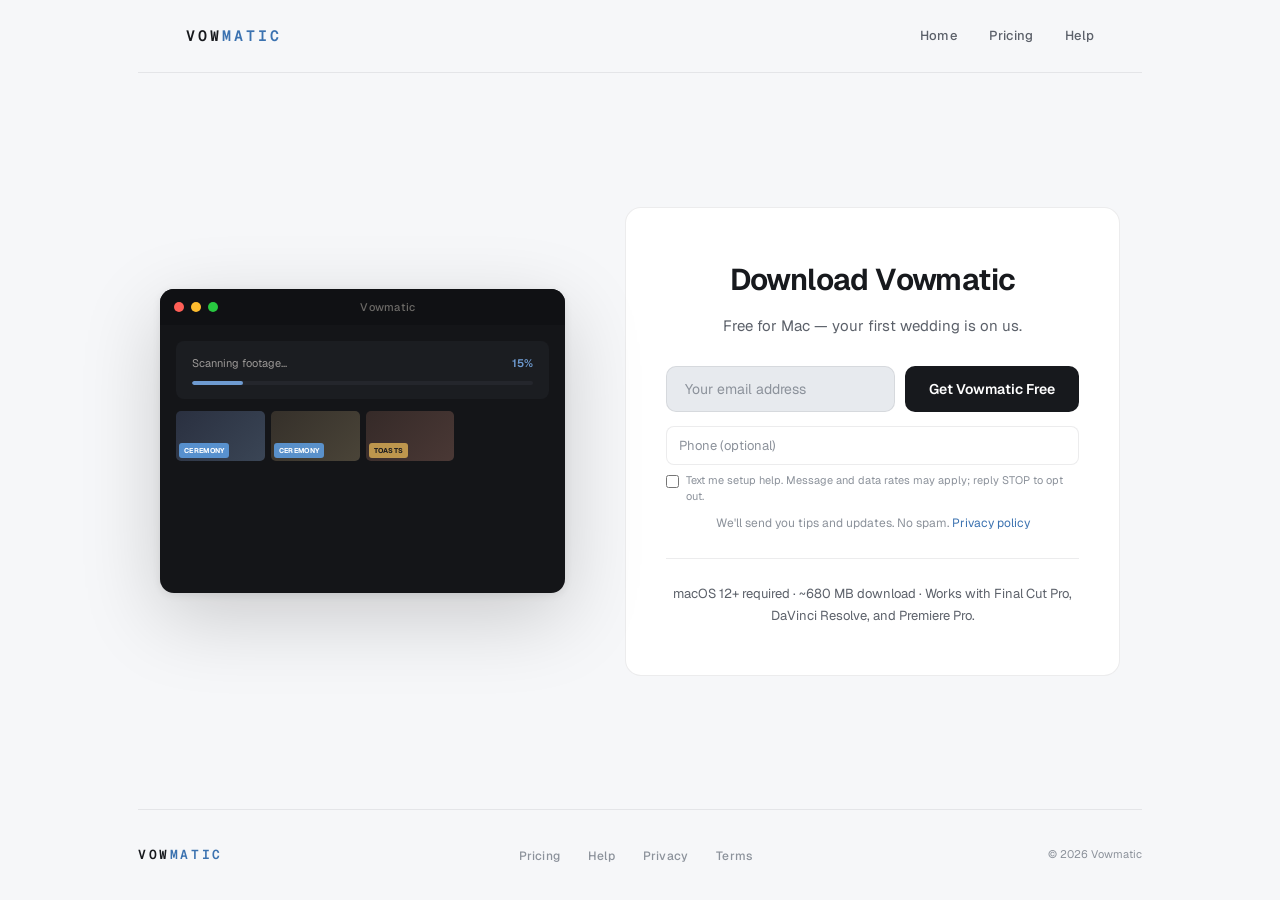
==== commit ee80b92a: "Site trust fixes: stale help prices, DMG size, Loom labels, referral wording, purchase pixel, founde" ====
--- a/download.html
+++ b/download.html
@@ -228,7 +228,7 @@
         </div>
         <p class="dl-error" id="dlError" role="alert"></p>
         <p class="fine-print">We'll send you tips and updates. No spam. <a href="/privacy.html">Privacy policy</a></p>
-        <div class="features-note">macOS 12+ required · 568 MB download · Works with Final Cut Pro, DaVinci Resolve, and Premiere Pro.</div>
+        <div class="features-note">macOS 12+ required · ~680 MB download · Works with Final Cut Pro, DaVinci Resolve, and Premiere Pro.</div>
       </div>
       <div id="successState" class="download-success">
         <h2>Your download is starting</h2>
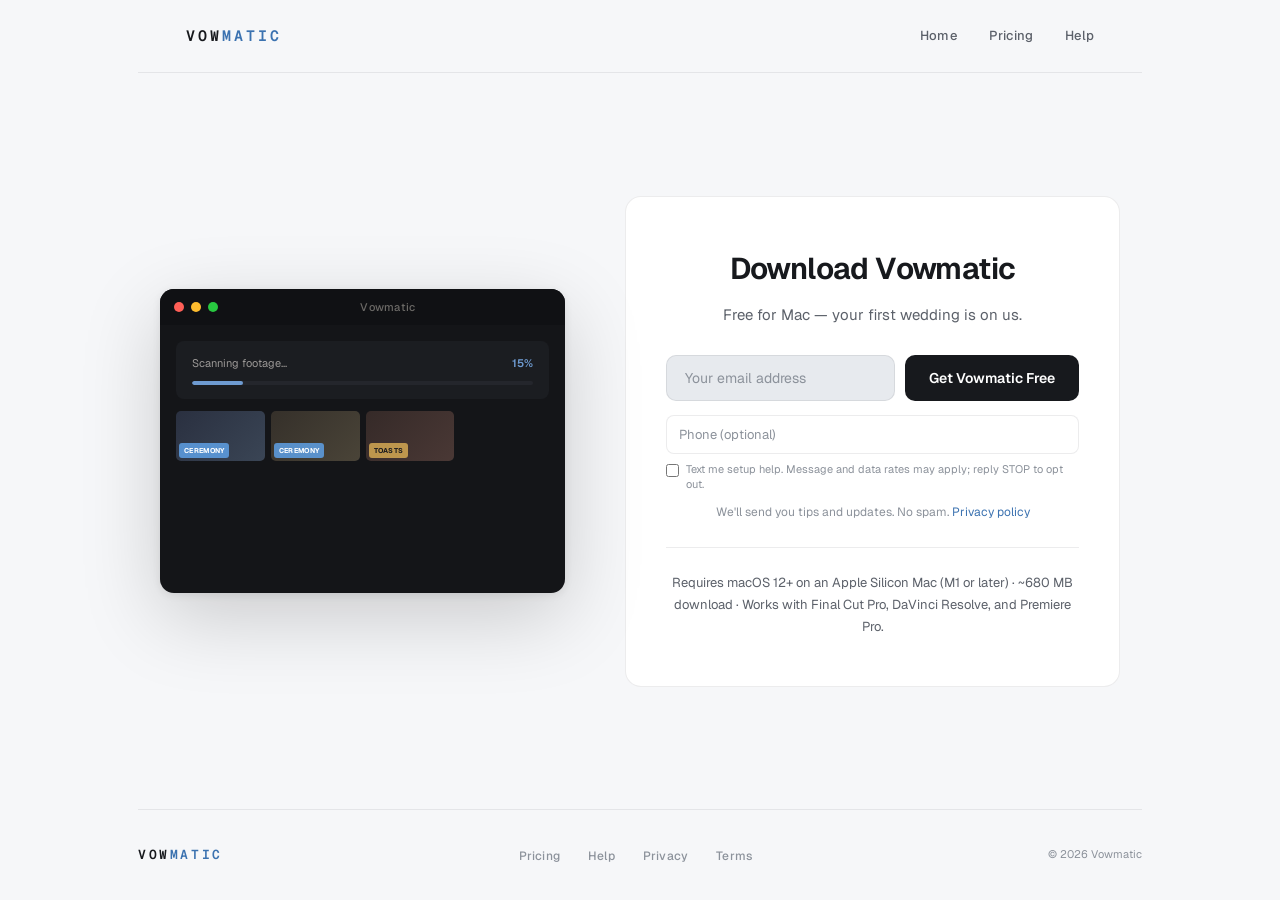
==== commit 7358bc80: "Correct false "Intel Macs work too" hardware claim across 5 surfaces A prospect on a 2019 Intel iMac" ====
--- a/download.html
+++ b/download.html
@@ -228,7 +228,7 @@
         </div>
         <p class="dl-error" id="dlError" role="alert"></p>
         <p class="fine-print">We'll send you tips and updates. No spam. <a href="/privacy.html">Privacy policy</a></p>
-        <div class="features-note">macOS 12+ required · ~680 MB download · Works with Final Cut Pro, DaVinci Resolve, and Premiere Pro.</div>
+        <div class="features-note">Requires macOS 12+ on an Apple Silicon Mac (M1 or later) · ~680 MB download · Works with Final Cut Pro, DaVinci Resolve, and Premiere Pro.</div>
       </div>
       <div id="successState" class="download-success">
         <h2>Your download is starting</h2>
